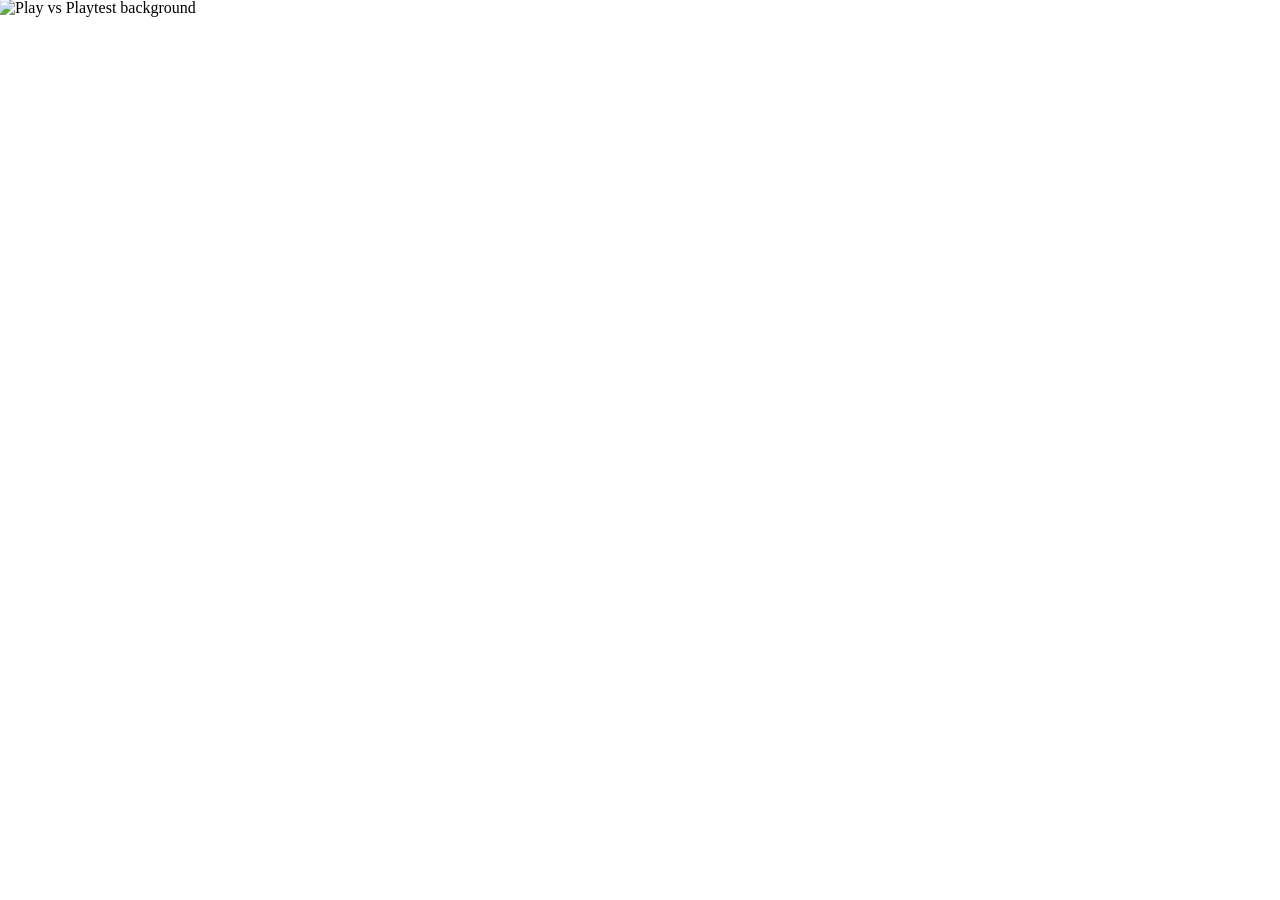
==== index.html @ 99ac0413 "Rename Main_Site.html to index.html" ====
<!DOCTYPE html>
<html lang="en">
<head>
  <meta charset="utf-8">
  <meta name="viewport" content="width=device-width, initial-scale=1">
  <link rel="stylesheet" href="Main_Site.css">
  <title>Main</title>
</head>
<body>
    <img src="https://images-wixmp-ed30a86b8c4ca887773594c2.wixmp.com/f/95a2e639-7e75-4fdd-85b9-f7e96f5214c3/dm4km69-4efeaafc-31eb-4591-a962-af3fab15587a.png/v1/fill/w_1192,h_670,q_70,strp/home_by_s0pp1n4t0r_dm4km69-pre.jpg?token=eyJ0eXAiOiJKV1QiLCJhbGciOiJIUzI1NiJ9.[base64].Hbd2yCfVG-r26_P50wTfCVy76NYtuhwiwVud5ncrWEU"
    class="background" id="play_vs_playtest_background" alt="Play vs Playtest background">
  <div class="button" id="start_button">
    <a href="Play_Vs_Playtest.html">
      <img
        src="https://images-wixmp-ed30a86b8c4ca887773594c2.wixmp.com/f/95a2e639-7e75-4fdd-85b9-f7e96f5214c3/dm4kgyi-6eae765c-316e-4d83-bc4c-667a4533b6ca.png/v1/fit/w_436,h_105,q_70,strp/play_button_by_s0pp1n4t0r_dm4kgyi-375w-2x.jpg?token=eyJ0eXAiOiJKV1QiLCJhbGciOiJIUzI1NiJ9.[base64].Wrf10_lNVo7gptBVwGaQ-o3MpjgujPn0e-sujlOhpzY"
        alt="Start button"
      >
    </a>
  </div>
</body>
</html>
---- Main_Site.css ----
body { 
  background-size: cover;
  background-repeat: no-repeat;
  overflow-y: show;
  overflow-x: show;
}

.background {
    position: fixed;
    z-index: -1;
    width: 100%;
    height: 100%;
    top: -1px;
    left: -1px;
}

.button {
    position: fixed;
    z-index: 99;
    border: 0;
    display: none;
}

#start_button {
    position: fixed;
    width: 100%;
    height: 100%;
    top: 800px;
    left: 1400px;
    z-index: inherit;
    display: block;
}

#play_button {
    position: fixed;
    width: 100%;
    height: 100%;
    top: 250px;
    left: 525px;
    z-index: inherit;
    display: block;
}

#playtest_button {
    position: fixed;
    width: 100%;
    height: 100%;
    top: 550px;
    left: 525px;
    z-index: inherit;
    display: block;
}

#how_to_download_button {
     position: fixed;
    width: 100%;
    height: 100%;
    top: 250px;
    left: 1100px;
    z-index: inherit;
    display: block;
}

#how_to_record_button {
    position: fixed;
    width: 100%;
    height: 100%;
    top: 350px;
    left: 1100px;
    z-index: inherit;
    display: block;
}

#upload_recording_button {
    position: fixed;
    width: 100%;
    height: 100%;
    top: 450px;
    left: 1100px;
    z-index: inherit;
    display: block;
}

#survey_button {
    position: fixed;
    width: 100%;
    height: 100%;
    top: 550px;
    left: 1100px;
    z-index: inherit;
    display: block;
}



.button:hover {
    border: 50px;
    border-color: blueviolet;
}
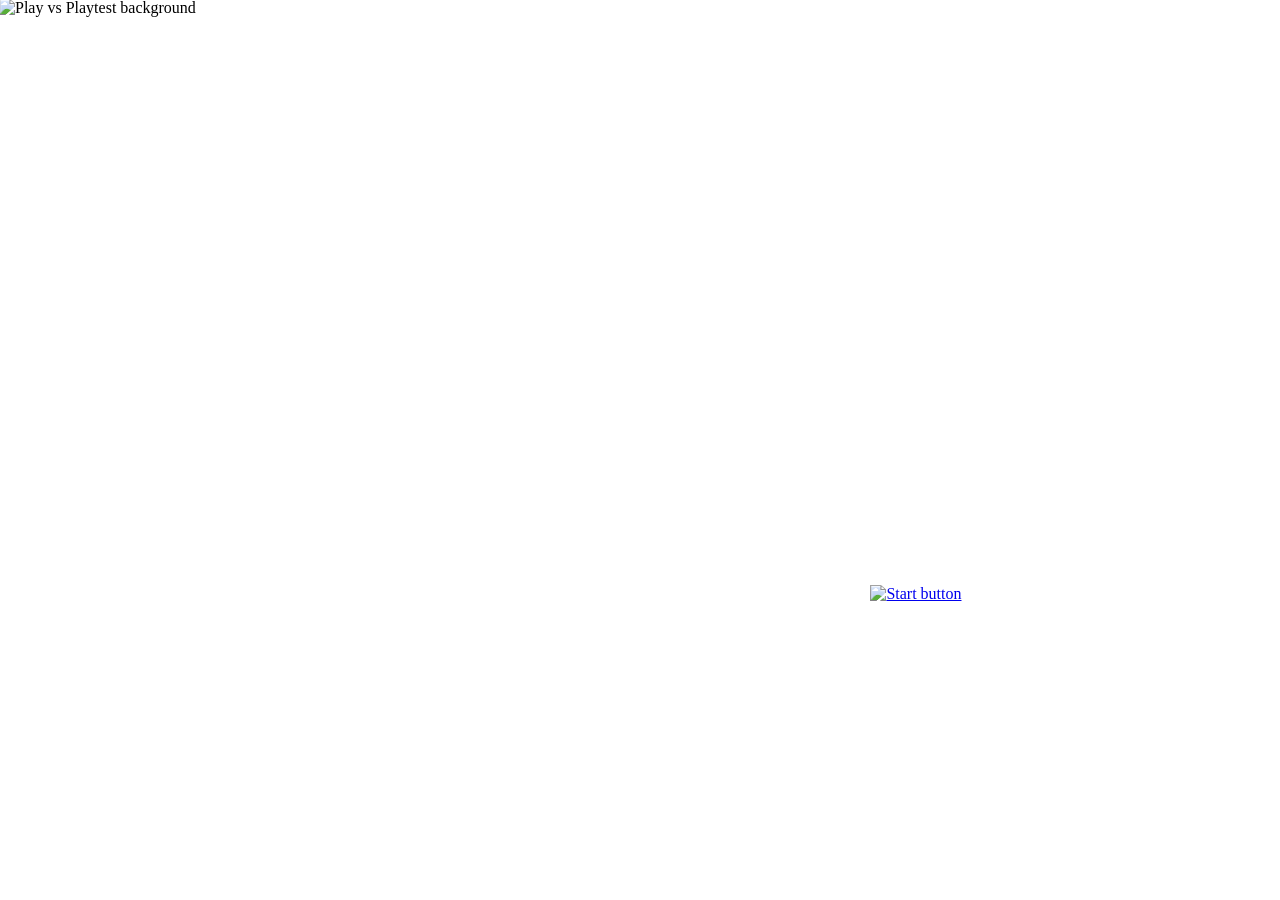
==== commit 854f7f1e: "trying to fix buttons" ====
--- a/index.html
+++ b/index.html
@@ -8,7 +8,7 @@
 </head>
 <body>
     <img src="https://images-wixmp-ed30a86b8c4ca887773594c2.wixmp.com/f/95a2e639-7e75-4fdd-85b9-f7e96f5214c3/dm4km69-4efeaafc-31eb-4591-a962-af3fab15587a.png/v1/fill/w_1192,h_670,q_70,strp/home_by_s0pp1n4t0r_dm4km69-pre.jpg?token=eyJ0eXAiOiJKV1QiLCJhbGciOiJIUzI1NiJ9.[base64].Hbd2yCfVG-r26_P50wTfCVy76NYtuhwiwVud5ncrWEU"
-    class="background" id="play_vs_playtest_background" alt="Play vs Playtest background">
+    class="background" id="play_vs_playtest_background" alt="Play vs Playtest background"></body>
   <div class="button" id="start_button">
     <a href="Play_Vs_Playtest.html">
       <img
@@ -17,6 +17,6 @@
       >
     </a>
   </div>
-</body>
+
 </html>
 
--- a/Main_Site.css
+++ b/Main_Site.css
@@ -25,9 +25,10 @@
     position: fixed;
     width: 100%;
     height: 100%;
-    top: 800px;
-    left: 1400px;
-    z-index: inherit;
+    top: 115%;
+    left: 118%;
+    transform: translate(-50%, -50%);
+    z-index: 99;
     display: block;
 }
 
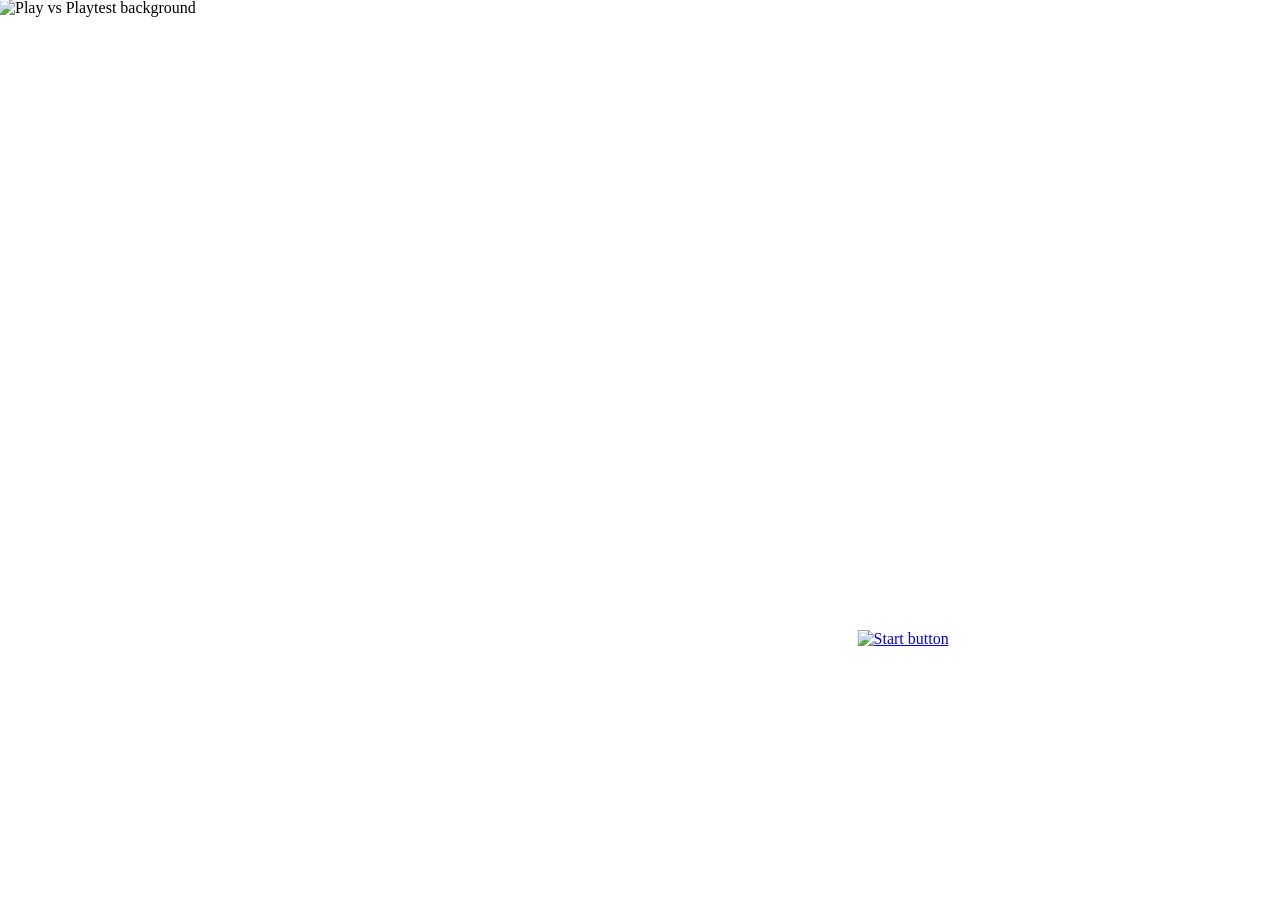
==== commit d5e4b5ce: "tryna fix the buttons" ====
--- a/index.html
+++ b/index.html
@@ -8,7 +8,7 @@
 </head>
 <body>
     <img src="https://images-wixmp-ed30a86b8c4ca887773594c2.wixmp.com/f/95a2e639-7e75-4fdd-85b9-f7e96f5214c3/dm4km69-4efeaafc-31eb-4591-a962-af3fab15587a.png/v1/fill/w_1192,h_670,q_70,strp/home_by_s0pp1n4t0r_dm4km69-pre.jpg?token=eyJ0eXAiOiJKV1QiLCJhbGciOiJIUzI1NiJ9.[base64].Hbd2yCfVG-r26_P50wTfCVy76NYtuhwiwVud5ncrWEU"
-    class="background" id="play_vs_playtest_background" alt="Play vs Playtest background"></body>
+    class="background" id="play_vs_playtest_background" alt="Play vs Playtest background">
   <div class="button" id="start_button">
     <a href="Play_Vs_Playtest.html">
       <img
@@ -17,6 +17,5 @@
       >
     </a>
   </div>
-
-</html>
-
+</body>
+</html>
--- a/Main_Site.css
+++ b/Main_Site.css
@@ -25,9 +25,9 @@
     position: fixed;
     width: 100%;
     height: 100%;
-    top: 115%;
-    left: 118%;
-    transform: translate(-50%, -50%);
+    top: 50%;
+    left: 50%;
+    transform: translate(17%, 20%);
     z-index: 99;
     display: block;
 }
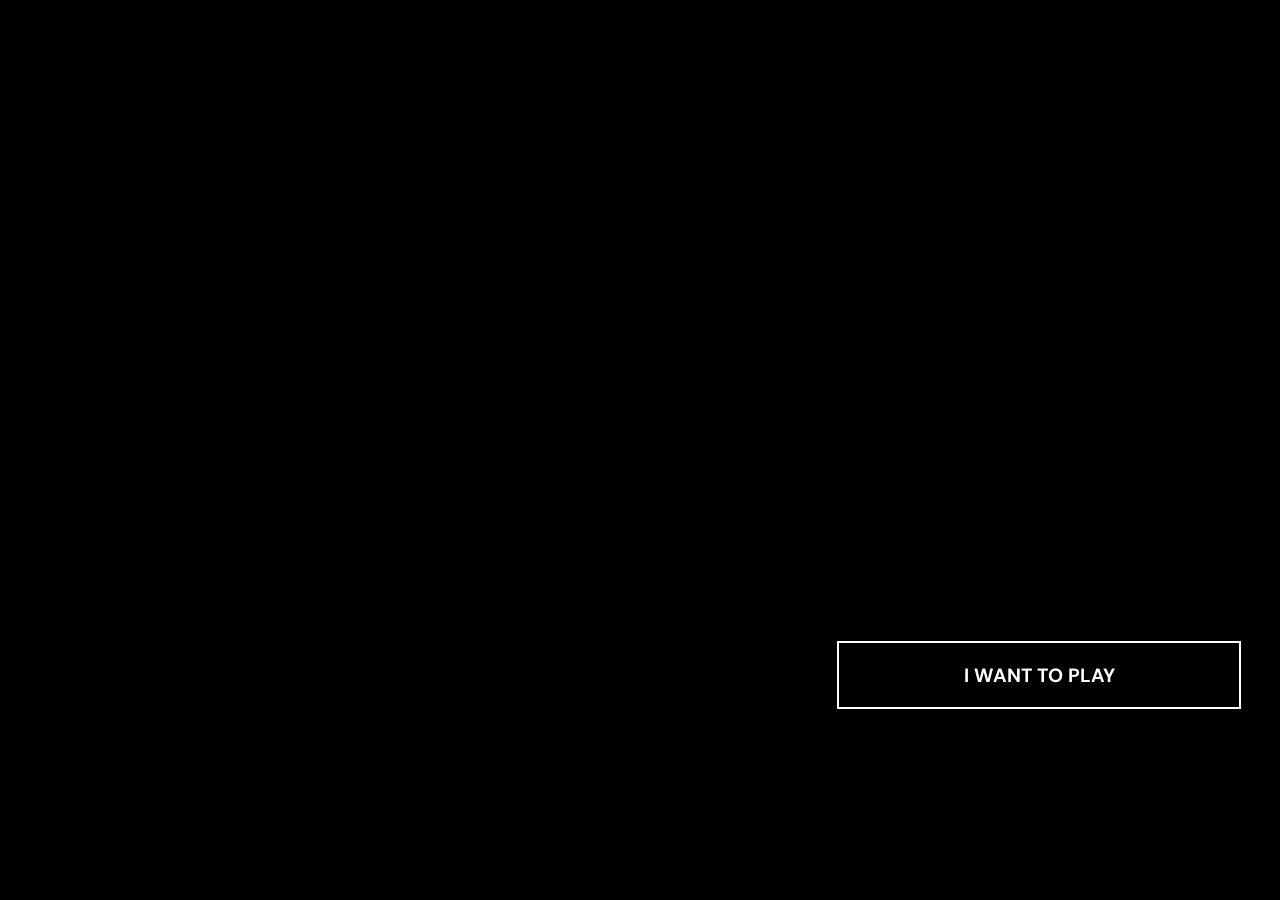
==== commit 8ab982f0: "Merge branch 'main' of https://github.com/beartrap-cascade/beartrap-cascade.github.io" ====
--- a/index.html
+++ b/index.html
@@ -4,18 +4,19 @@
   <meta charset="utf-8">
   <meta name="viewport" content="width=device-width, initial-scale=1">
   <link rel="stylesheet" href="Main_Site.css">
+  
   <title>Main</title>
 </head>
-<body>
-    <img src="https://images-wixmp-ed30a86b8c4ca887773594c2.wixmp.com/f/95a2e639-7e75-4fdd-85b9-f7e96f5214c3/dm4km69-4efeaafc-31eb-4591-a962-af3fab15587a.png/v1/fill/w_1192,h_670,q_70,strp/home_by_s0pp1n4t0r_dm4km69-pre.jpg?token=eyJ0eXAiOiJKV1QiLCJhbGciOiJIUzI1NiJ9.[base64].Hbd2yCfVG-r26_P50wTfCVy76NYtuhwiwVud5ncrWEU"
-    class="background" id="play_vs_playtest_background" alt="Play vs Playtest background">
-  <div class="button" id="start_button">
-    <a href="Play_Vs_Playtest.html">
-      <img
-        src="https://images-wixmp-ed30a86b8c4ca887773594c2.wixmp.com/f/95a2e639-7e75-4fdd-85b9-f7e96f5214c3/dm4kgyi-6eae765c-316e-4d83-bc4c-667a4533b6ca.png/v1/fit/w_436,h_105,q_70,strp/play_button_by_s0pp1n4t0r_dm4kgyi-375w-2x.jpg?token=eyJ0eXAiOiJKV1QiLCJhbGciOiJIUzI1NiJ9.[base64].Wrf10_lNVo7gptBVwGaQ-o3MpjgujPn0e-sujlOhpzY"
-        alt="Start button"
-      >
-    </a>
+<body class="flexbox" background="https://images-wixmp-ed30a86b8c4ca887773594c2.wixmp.com/f/95a2e639-7e75-4fdd-85b9-f7e96f5214c3/dm4km69-4efeaafc-31eb-4591-a962-af3fab15587a.png/v1/fill/w_1192,h_670,q_70,strp/home_by_s0pp1n4t0r_dm4km69-pre.jpg?token=eyJ0eXAiOiJKV1QiLCJhbGciOiJIUzI1NiJ9.[base64].Hbd2yCfVG-r26_P50wTfCVy76NYtuhwiwVud5ncrWEU">
+  <div class="div_left"></div> 
+  <!-- temporary empty div to push other div -->
+    <div class="div_right "id="main_title">
+      <div class="button_div">
+        <a href="Play_Vs_Playtest.html" class="button">
+          <p>I want to play</p>
+        </a>
+      </div>
+    </div>
   </div>
 </body>
 </html>
--- a/Main_Site.css
+++ b/Main_Site.css
@@ -1,8 +1,51 @@
+@import url('https://fonts.googleapis.com/css?family=DM Sans');
+
+html{
+    height: 100%;
+    width: 100%;
+}
+
+h1, h2{
+    text-align: center;
+    width: 100%;
+}
+
+
+h1{
+    font-size: 500%;
+}
+
+p{
+    font-size: 120%;
+    width: 100%;
+}
+
 body { 
-  background-size: cover;
-  background-repeat: no-repeat;
-  overflow-y: show;
-  overflow-x: show;
+    background-size: cover;
+    background-repeat: no-repeat;
+    background-position: center;
+    background-color:black;
+    width: 100vw;
+    height: 100vh;
+    margin: 0;
+    overflow: hidden;
+    font-family: 'DM Sans';
+    letter-spacing: 30%;
+    color: white;
+    text-transform: uppercase;
+
+    padding-left: 2vw;
+    padding-right: 2vw;
+    box-sizing: border-box;
+}
+
+.gap{
+    gap: 30px;
+    text-align: center;
+}
+
+#justify_div{
+    text-align:left;
 }
 
 .background {
@@ -14,21 +57,99 @@
     left: -1px;
 }
 
-.button {
-    position: fixed;
+/*100%  height */
+.div_left, .div_right{
+    height: 100%;
+}
+
+.div_right .button{
+    padding: 0 !important;
+}
+
+.flexbox{
+    justify-content:center;
+    align-items: center;
+    align-content: center;
+    display:flex;
+    flex-wrap:wrap;
+}
+
+.div_left{
+    width: 65%;
+}
+
+.div_right{
+    width: 35%;
+}
+
+div{
+    width:100%;
+    height: fit-content;
+    display: flex;
+    align-items: center;
+    justify-content: center;
+    flex-wrap: wrap;
+    flex-direction: column;
+}
+
+.div_content{
+    height:70%;
+}
+
+.button, .button:hover, .button:active, .button:link, .button:visited{
+    height: fit-content;
+    display: inline-block;
+    color: white;
+    text-decoration: none;
+    border: 2px white solid !important;
+    padding:20px;
+    width: 400px;
+    text-align: center;
+    font-weight:bold;
+}
+
+#margin_bottom{
+    margin-bottom: 70px;
+}
+
+#right_button{
+    justify-content: flex-end !important;
+}
+
+.main_div{
+    width:60%;
+    text-align: center;
+}
+
+#main_title{
+    height: 100%;
+    align-items: flex-end;
+    flex-direction: row;
+}
+
+#main_title .button_div{
+    height: 50%;
+}
+
+.button_div{
+    display: flex;
+    height: 25%;
+    width: 100%;
+    flex-wrap: wrap;
+    align-content: center;
+    justify-content: center;
+    flex-direction: row;
+}
+
+
+#start_button {
+    position: fixed;
+    width: 100%;
+    height: 100%;
+    top: 50%;
+    left: 50%;
+    transform: translate(17%, 20%);
     z-index: 99;
-    border: 0;
-    display: none;
-}
-
-#start_button {
-    position: fixed;
-    width: 100%;
-    height: 100%;
-    top: 50%;
-    left: 50%;
-    transform: translate(17%, 20%);
-    z-index: 99;
     display: block;
 }
 
@@ -36,8 +157,9 @@
     position: fixed;
     width: 100%;
     height: 100%;
-    top: 250px;
-    left: 525px;
+    top: 50%;
+    left: 50%;
+    transform: translate(-17%, -20%);
     z-index: inherit;
     display: block;
 }
@@ -46,8 +168,9 @@
     position: fixed;
     width: 100%;
     height: 100%;
-    top: 550px;
-    left: 525px;
+    top: 50%;
+    left: 50%;
+    transform: translate(-49%, -10%);
     z-index: inherit;
     display: block;
 }
@@ -56,8 +179,9 @@
      position: fixed;
     width: 100%;
     height: 100%;
-    top: 250px;
-    left: 1100px;
+    top: 50%;
+    left: 50%;
+    transform: translate(17%, 20%);
     z-index: inherit;
     display: block;
 }
@@ -66,8 +190,9 @@
     position: fixed;
     width: 100%;
     height: 100%;
-    top: 350px;
-    left: 1100px;
+    top: 50%;
+    left: 50%;
+    transform: translate(17%, 20%);
     z-index: inherit;
     display: block;
 }
@@ -76,8 +201,9 @@
     position: fixed;
     width: 100%;
     height: 100%;
-    top: 450px;
-    left: 1100px;
+    top: 50%;
+    left: 50%;
+    transform: translate(17%, 20%);
     z-index: inherit;
     display: block;
 }
@@ -86,13 +212,12 @@
     position: fixed;
     width: 100%;
     height: 100%;
-    top: 550px;
-    left: 1100px;
-    z-index: inherit;
-    display: block;
-}
-
-
+    top: 50%;
+    left: 50%;
+    transform: translate(17%, 20%);
+    z-index: inherit;
+    display: block;
+}
 
 .button:hover {
     border: 50px;
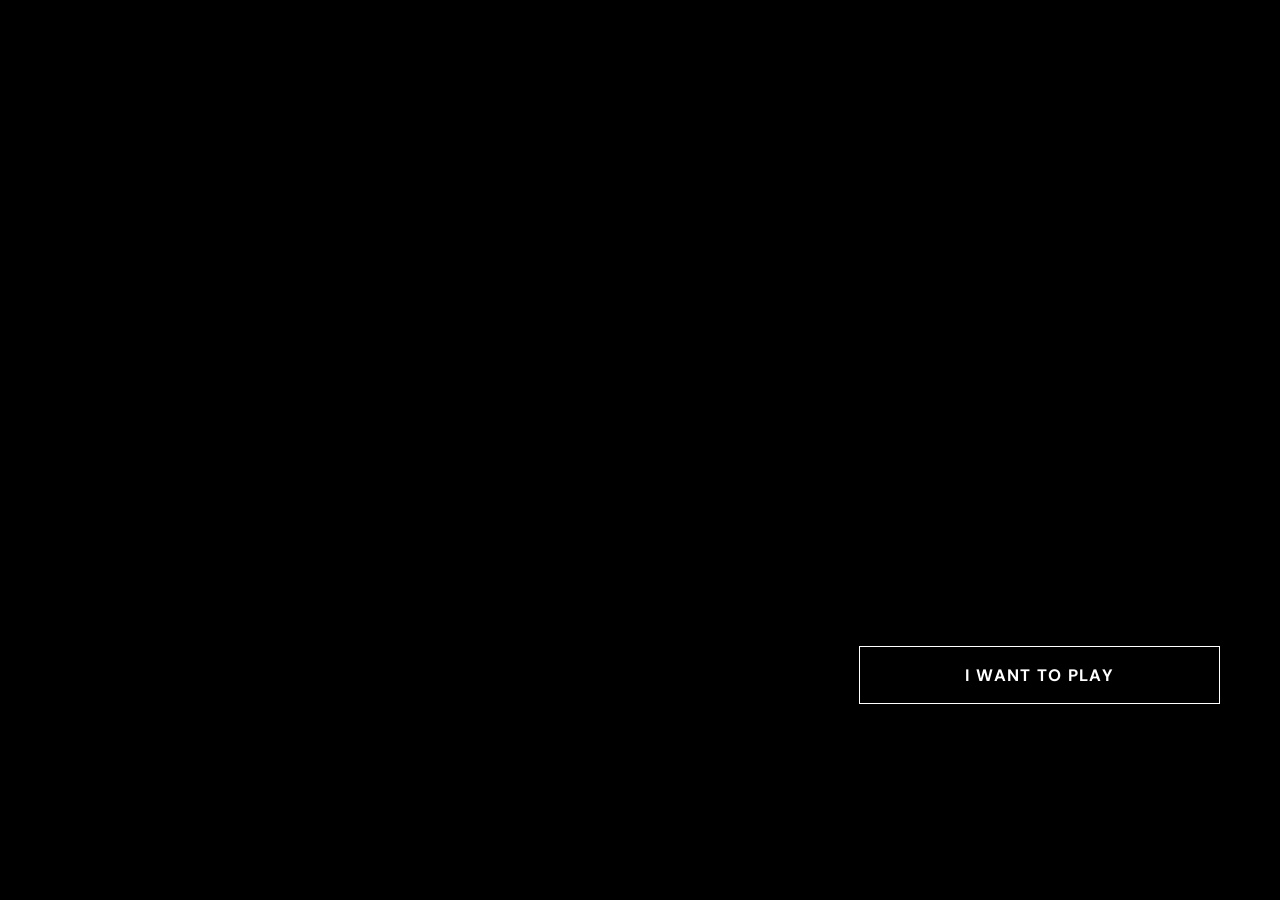
==== commit d0b06d03: "mobile view done!" ====
--- a/index.html
+++ b/index.html
@@ -9,7 +9,6 @@
 </head>
 <body class="flexbox" background="https://images-wixmp-ed30a86b8c4ca887773594c2.wixmp.com/f/95a2e639-7e75-4fdd-85b9-f7e96f5214c3/dm4km69-4efeaafc-31eb-4591-a962-af3fab15587a.png/v1/fill/w_1192,h_670,q_70,strp/home_by_s0pp1n4t0r_dm4km69-pre.jpg?token=eyJ0eXAiOiJKV1QiLCJhbGciOiJIUzI1NiJ9.[base64].Hbd2yCfVG-r26_P50wTfCVy76NYtuhwiwVud5ncrWEU">
   <div class="div_left"></div> 
-  <!-- temporary empty div to push other div -->
     <div class="div_right "id="main_title">
       <div class="button_div">
         <a href="Play_Vs_Playtest.html" class="button">
--- a/Main_Site.css
+++ b/Main_Site.css
@@ -1,89 +1,83 @@
 @import url('https://fonts.googleapis.com/css?family=DM Sans');
 
-html{
-    height: 100%;
-    width: 100%;
-}
-
-h1, h2{
-    text-align: center;
-    width: 100%;
-}
-
-
-h1{
-    font-size: 500%;
-}
-
-p{
-    font-size: 120%;
-    width: 100%;
-}
-
-body { 
+h1, h2 {
+    text-align: center;
+    width: 100%;
+}
+
+h1 {
+    font-size: 6vw;
+    margin: 20px;
+}
+
+h2 {
+    font-size: 1.5vw;
+}
+
+p {
+    font-size: 1.3vw;
+    width: 100%;
+}
+
+body {
     background-size: cover;
     background-repeat: no-repeat;
     background-position: center;
-    background-color:black;
+    background-color: black;
     width: 100vw;
     height: 100vh;
     margin: 0;
     overflow: hidden;
     font-family: 'DM Sans';
-    letter-spacing: 30%;
+    letter-spacing: 0.08em;
     color: white;
     text-transform: uppercase;
-
     padding-left: 2vw;
     padding-right: 2vw;
     box-sizing: border-box;
 }
 
-.gap{
-    gap: 30px;
-    text-align: center;
-}
-
-#justify_div{
-    text-align:left;
-}
-
-.background {
-    position: fixed;
-    z-index: -1;
-    width: 100%;
+a:link, a:visited {
+    color: red;
+    text-decoration: underline;
+}
+
+.gap {
+    gap: 2vw;
+    text-align: center;
+}
+
+#justify_div {
+    text-align: left;
+}
+
+/* 100% height */
+.div_left, .div_right {
     height: 100%;
-    top: -1px;
-    left: -1px;
-}
-
-/*100%  height */
-.div_left, .div_right{
-    height: 100%;
-}
-
-.div_right .button{
+}
+
+.div_right .button {
     padding: 0 !important;
 }
 
-.flexbox{
-    justify-content:center;
+.flexbox {
+    display: flex;
+    flex-wrap: wrap;
+    justify-content: center;
     align-items: center;
     align-content: center;
-    display:flex;
-    flex-wrap:wrap;
-}
-
-.div_left{
+}
+
+.div_left {
     width: 65%;
 }
 
-.div_right{
+.div_right {
     width: 35%;
 }
 
-div{
-    width:100%;
+div {
+    width: 100%;
     height: fit-content;
     display: flex;
     align-items: center;
@@ -92,46 +86,46 @@
     flex-direction: column;
 }
 
-.div_content{
-    height:70%;
-}
-
-.button, .button:hover, .button:active, .button:link, .button:visited{
+.div_content {
+    height: 70%;
+}
+
+.button, .button:hover, .button:active, .button:link, .button:visited {
     height: fit-content;
     display: inline-block;
     color: white;
     text-decoration: none;
-    border: 2px white solid !important;
-    padding:20px;
-    width: 400px;
-    text-align: center;
-    font-weight:bold;
-}
-
-#margin_bottom{
-    margin-bottom: 70px;
-}
-
-#right_button{
+    border: 0.15vw white solid !important;
+    padding: 1.5vw 2vw;
+    width: 28vw;
+    text-align: center;
+    font-weight: bold;
+}
+
+#margin_bottom {
+    margin-bottom: 5vw;
+}
+
+#right_button {
     justify-content: flex-end !important;
 }
 
-.main_div{
-    width:60%;
-    text-align: center;
-}
-
-#main_title{
+.main_div {
+    width: 70vw;
+    text-align: center;
+}
+
+#main_title {
     height: 100%;
     align-items: flex-end;
     flex-direction: row;
 }
 
-#main_title .button_div{
+#main_title .button_div {
     height: 50%;
 }
 
-.button_div{
+.button_div {
     display: flex;
     height: 25%;
     width: 100%;
@@ -139,89 +133,98 @@
     align-content: center;
     justify-content: center;
     flex-direction: row;
-}
-
-
-#start_button {
-    position: fixed;
-    width: 100%;
-    height: 100%;
-    top: 50%;
-    left: 50%;
-    transform: translate(17%, 20%);
-    z-index: 99;
-    display: block;
-}
-
-#play_button {
-    position: fixed;
-    width: 100%;
-    height: 100%;
-    top: 50%;
-    left: 50%;
-    transform: translate(-17%, -20%);
-    z-index: inherit;
-    display: block;
-}
-
-#playtest_button {
-    position: fixed;
-    width: 100%;
-    height: 100%;
-    top: 50%;
-    left: 50%;
-    transform: translate(-49%, -10%);
-    z-index: inherit;
-    display: block;
-}
-
-#how_to_download_button {
-     position: fixed;
-    width: 100%;
-    height: 100%;
-    top: 50%;
-    left: 50%;
-    transform: translate(17%, 20%);
-    z-index: inherit;
-    display: block;
-}
-
-#how_to_record_button {
-    position: fixed;
-    width: 100%;
-    height: 100%;
-    top: 50%;
-    left: 50%;
-    transform: translate(17%, 20%);
-    z-index: inherit;
-    display: block;
-}
-
-#upload_recording_button {
-    position: fixed;
-    width: 100%;
-    height: 100%;
-    top: 50%;
-    left: 50%;
-    transform: translate(17%, 20%);
-    z-index: inherit;
-    display: block;
-}
-
-#survey_button {
-    position: fixed;
-    width: 100%;
-    height: 100%;
-    top: 50%;
-    left: 50%;
-    transform: translate(17%, 20%);
-    z-index: inherit;
-    display: block;
-}
-
-.button:hover {
-    border: 50px;
-    border-color: blueviolet;
-}
-
-
+    gap: 1vw;
+}
+
+.mobile_btn {
+    display: none;
+}
+
+@media (max-width: 1200px){
+    body{
+        background-position: left;
+    }
+}
+
+@media (max-width: 768px){
+
+    body {
+        height: auto;
+        min-height: 100vh;
+        overflow-y: auto;
+        padding: 6vw 5vw;
+        background-size: contain;
+        background-position:top;
+    }
+
+    .main_div{
+        width: 100vw;
+    }
+
+    #right_button{
+        justify-content: center !important;
+    }
+
+    h1 {
+        font-size: 11vw;
+        margin: 6vw 0;
+    }
+
+    h2 {
+        font-size: 4.5vw;
+        margin: 3vw 0;
+    }
+
+    p {
+        font-size: 4vw;
+        line-height: 1.7;
+        width: 100%;
+        margin: 3vw 0;
+    }
+
+    .button, .button:hover, .button:active, .button:link, .button:visited {
+        width: 80vw;
+        padding: 5vw 4vw;
+        font-size: 4vw;
+        border-width: 0.4vw !important;
+    }
+
+    .button_div {
+        height: auto;
+        margin: 4vw 0;
+        gap: 4vw;
+    }
+
+    .gap {
+        gap: 5vw;
+    }
+
+    #margin_bottom {
+        margin-bottom: 8vw;
+    }
+
+    .div_content {
+        flex-direction: column;
+        height: auto;
+    }
+
+    .div_left, .div_right {
+        width: 100%;
+        height: auto;
+    }
+
+    .div_right {
+        display: none;
+    }
+
+    .mobile_btn {
+        display: flex;
+        margin: 3vw 0 6vw 0;
+        height: auto;
+    }
+
+    #main_title{
+        align-items: center;
+        display: flex !important;
+    }
+}
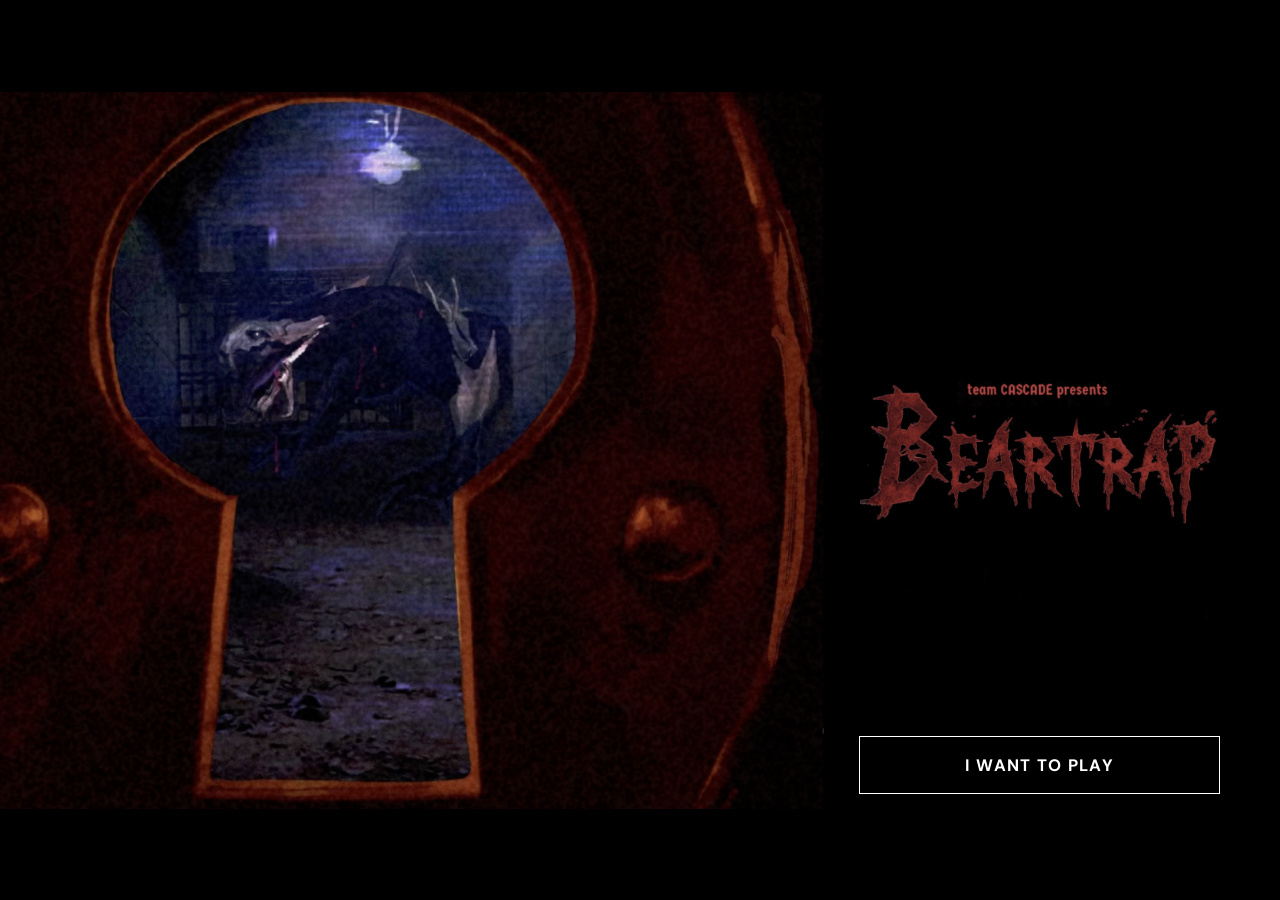
==== commit e013ec6f: "mobile main edited, title updated" ====
--- a/index.html
+++ b/index.html
@@ -7,9 +7,12 @@
   
   <title>Main</title>
 </head>
-<body class="flexbox" background="https://images-wixmp-ed30a86b8c4ca887773594c2.wixmp.com/f/95a2e639-7e75-4fdd-85b9-f7e96f5214c3/dm4km69-4efeaafc-31eb-4591-a962-af3fab15587a.png/v1/fill/w_1192,h_670,q_70,strp/home_by_s0pp1n4t0r_dm4km69-pre.jpg?token=eyJ0eXAiOiJKV1QiLCJhbGciOiJIUzI1NiJ9.[base64].Hbd2yCfVG-r26_P50wTfCVy76NYtuhwiwVud5ncrWEU">
+<body class="flexbox" id="main" background="">
   <div class="div_left"></div> 
     <div class="div_right "id="main_title">
+      <div id="title">
+        <img src="./img/title.png">
+      </div>
       <div class="button_div">
         <a href="Play_Vs_Playtest.html" class="button">
           <p>I want to play</p>
--- a/Main_Site.css
+++ b/Main_Site.css
@@ -20,7 +20,7 @@
 }
 
 body {
-    background-size: cover;
+    background-size: contain;
     background-repeat: no-repeat;
     background-position: center;
     background-color: black;
@@ -102,6 +102,10 @@
     font-weight: bold;
 }
 
+#main{
+    background-image: url("./img/main.png");
+}
+
 #margin_bottom {
     margin-bottom: 5vw;
 }
@@ -122,7 +126,21 @@
 }
 
 #main_title .button_div {
+    height: 30%;
+}
+
+#title {
+    display: flex;
+    justify-content:flex-end;
     height: 50%;
+    width: 100%;
+    padding-bottom: 1vw;
+    box-sizing: border-box;
+}
+
+#title img {
+    max-width: 28vw;
+    height: auto;
 }
 
 .button_div {
@@ -149,12 +167,12 @@
 @media (max-width: 768px){
 
     body {
-        height: auto;
+        height: 100vh;
         min-height: 100vh;
         overflow-y: auto;
         padding: 6vw 5vw;
-        background-size: contain;
-        background-position:top;
+        background-size: cover;
+        background-position: center;
     }
 
     .main_div{
@@ -217,6 +235,10 @@
         display: none;
     }
 
+    #title {
+        display: none;
+    }
+
     .mobile_btn {
         display: flex;
         margin: 3vw 0 6vw 0;
@@ -224,7 +246,20 @@
     }
 
     #main_title{
-        align-items: center;
+        align-items: flex-end;
+        justify-content: flex-end;
         display: flex !important;
-    }
-}
+        height: 100vh;
+        padding-bottom: 10vw;
+        box-sizing: border-box;
+    }
+
+    #main{
+        background-image: url("./img/main_mobile.png");
+        background-size: contain;
+    }
+
+    #main_title .button_div {
+        height: unset;
+    }
+}
